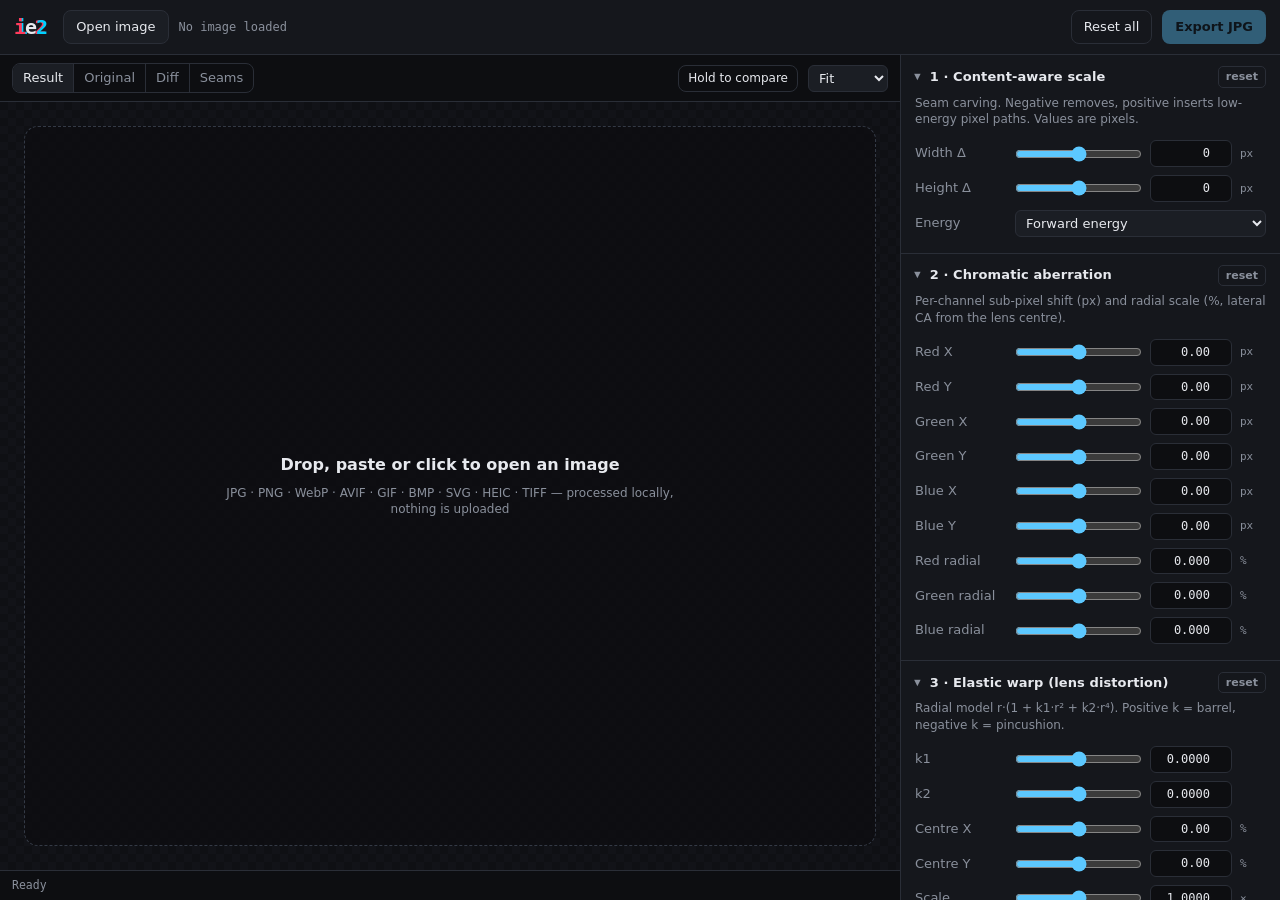
==== index.html @ ca40c3da "Add ie2 micro image editor: seam carving, chromatic aberration, lens distortion, colour-space roundt" ====
<!doctype html>
<html lang="en">
<head>
<meta charset="utf-8">
<meta name="viewport" content="width=device-width, initial-scale=1">
<title>ie2 · micro image editor</title>
<meta name="description" content="Seam carving, chromatic aberration, lens distortion and colour-space roundtripping with sub-pixel control. Runs entirely in your browser.">
<link rel="icon" href="data:image/svg+xml,%3Csvg xmlns='http://www.w3.org/2000/svg' viewBox='0 0 32 32'%3E%3Ccircle cx='13' cy='16' r='9' fill='%23ff3b5c' fill-opacity='.85'/%3E%3Ccircle cx='19' cy='16' r='9' fill='%2300d1ff' fill-opacity='.85'/%3E%3C/svg%3E">
<link rel="stylesheet" href="style.css">
</head>
<body>
<header class="top">
  <div class="brand"><span class="r">i</span><span class="g">e</span><span class="b">2</span></div>
  <label class="btn" for="file">Open image</label>
  <input id="file" type="file" accept="image/*,.heic,.heif,.tif,.tiff,.avif,.webp,.bmp,.ico,.svg,.jxl" hidden>
  <div id="meta" class="meta">No image loaded</div>
  <div class="spacer"></div>
  <button id="resetall" class="btn ghost" type="button">Reset all</button>
  <button id="export" class="btn primary" type="button" disabled>Export JPG</button>
</header>

<main>
  <section class="viewer">
    <div class="toolbar">
      <div id="views" class="seg">
        <button data-view="result" class="on" type="button">Result</button>
        <button data-view="original" type="button">Original</button>
        <button data-view="diff" type="button">Diff</button>
        <button data-view="seams" type="button">Seams</button>
      </div>
      <label id="ampwrap" class="amp" hidden>Amplify <input id="amp" type="range" min="1" max="128" step="1" value="16"><span id="ampv">×16</span></label>
      <div class="spacer"></div>
      <button id="hold" class="btn ghost small" type="button" title="Hold (or hold Space) to see the original">Hold to compare</button>
      <select id="zoom" title="Zoom">
        <option value="fit">Fit</option>
        <option value="0.5">50%</option>
        <option value="1">100%</option>
        <option value="2">200%</option>
        <option value="4">400%</option>
        <option value="8">800%</option>
        <option value="16">1600%</option>
      </select>
    </div>
    <div id="stage" class="stage fit">
      <canvas id="view" width="0" height="0"></canvas>
      <button id="drop" class="drop" type="button">
        <strong>Drop, paste or click to open an image</strong>
        <span>JPG · PNG · WebP · AVIF · GIF · BMP · SVG · HEIC · TIFF — processed locally, nothing is uploaded</span>
      </button>
    </div>
    <div class="statusbar">
      <div id="bar" class="bar" hidden><i></i></div>
      <span id="status">Ready</span>
      <span id="viewnote" class="viewnote"></span>
    </div>
  </section>

  <aside id="panel" class="panel"></aside>
</main>

<script src="app.js"></script>
</body>
</html>
---- style.css ----
:root {
  --bg: #0d0e11;
  --panel: #15171c;
  --panel2: #1b1e24;
  --line: #2a2e37;
  --text: #e7e9ee;
  --muted: #8a909c;
  --accent: #5cc8ff;
  --accent2: #ff4f78;
  --ok: #3ddc97;
  --err: #ff6b6b;
  --radius: 8px;
  --mono: ui-monospace, SFMono-Regular, Menlo, Consolas, monospace;
  color-scheme: dark;
}
* { box-sizing: border-box; }
html, body { height: 100%; margin: 0; }
body {
  background: var(--bg); color: var(--text);
  font: 13px/1.4 Inter, system-ui, -apple-system, "Segoe UI", Roboto, sans-serif;
  display: flex; flex-direction: column; overflow: hidden;
}
button, input, select { font: inherit; color: inherit; }

/* header */
.top {
  display: flex; align-items: center; gap: 10px;
  padding: 10px 14px; border-bottom: 1px solid var(--line); background: var(--panel);
  flex-wrap: wrap;
}
.brand { font: 800 20px/1 var(--mono); letter-spacing: -1px; margin-right: 6px; user-select: none; }
.brand .r { color: #ff3b5c; text-shadow: 1.5px 0 #00d1ff; }
.brand .g { color: #e7e9ee; }
.brand .b { color: #00d1ff; text-shadow: -1.5px 0 #ff3b5c; }
.meta { color: var(--muted); font-family: var(--mono); font-size: 12px; white-space: nowrap; overflow: hidden; text-overflow: ellipsis; min-width: 0; }
.spacer { flex: 1; }
.btn {
  display: inline-flex; align-items: center; gap: 6px; cursor: pointer;
  padding: 7px 12px; border-radius: var(--radius); border: 1px solid var(--line);
  background: var(--panel2); color: var(--text); white-space: nowrap; user-select: none;
}
.btn:hover { border-color: #3a404c; }
.btn.primary { background: var(--accent); color: #041018; border-color: transparent; font-weight: 600; }
.btn.primary:disabled { opacity: .4; cursor: not-allowed; }
.btn.ghost { background: transparent; }
.btn.small { padding: 4px 9px; font-size: 12px; }

/* layout */
main { flex: 1; min-height: 0; display: grid; grid-template-columns: minmax(0, 1fr) 380px; }
.viewer { display: flex; flex-direction: column; min-width: 0; min-height: 0; }
.toolbar { display: flex; align-items: center; gap: 10px; padding: 8px 12px; border-bottom: 1px solid var(--line); flex-wrap: wrap; }
.seg { display: inline-flex; border: 1px solid var(--line); border-radius: var(--radius); overflow: hidden; }
.seg button { background: transparent; border: 0; padding: 5px 10px; cursor: pointer; color: var(--muted); }
.seg button + button { border-left: 1px solid var(--line); }
.seg button.on { background: var(--panel2); color: var(--text); }
.amp { display: inline-flex; align-items: center; gap: 6px; color: var(--muted); font-size: 12px; }
.amp[hidden], [hidden] { display: none !important; }
.amp input { width: 110px; }
.amp span { font-family: var(--mono); color: var(--text); min-width: 34px; }
select {
  background: var(--panel2); border: 1px solid var(--line); border-radius: 6px; padding: 4px 6px;
}

.stage {
  position: relative; flex: 1; min-height: 0; overflow: auto; padding: 12px;
  background:
    linear-gradient(45deg, #121318 25%, transparent 25%) 0 0/16px 16px,
    linear-gradient(-45deg, #121318 25%, transparent 25%) 0 8px/16px 16px,
    linear-gradient(45deg, transparent 75%, #121318 75%) 8px -8px/16px 16px,
    linear-gradient(-45deg, transparent 75%, #121318 75%) -8px 0/16px 16px,
    #0f1014;
}
.stage.fit { display: grid; place-items: center; overflow: hidden; }
#view { display: block; box-shadow: 0 0 0 1px var(--line), 0 10px 40px rgba(0,0,0,.5); }
#view[width="0"] { display: none; }
#view.pixelated { image-rendering: pixelated; }
.drop {
  position: absolute; inset: 24px; display: flex; flex-direction: column; align-items: center; justify-content: center; gap: 8px;
  border: 1.5px dashed #343a46; border-radius: 14px; background: rgba(13,14,17,.7); cursor: pointer; text-align: center; padding: 20px;
  color: var(--text);
}
.drop strong { font-size: 16px; font-weight: 600; }
.drop span { color: var(--muted); font-size: 12px; max-width: 460px; }
.drop.hidden { display: none; }
body.dragging .drop { display: flex; border-color: var(--accent); background: rgba(92,200,255,.08); }

.statusbar {
  display: flex; align-items: center; gap: 10px; padding: 6px 12px; border-top: 1px solid var(--line);
  font-family: var(--mono); font-size: 11.5px; color: var(--muted); min-height: 30px;
}
#status.err { color: var(--err); }
.viewnote { color: #e0b44c; margin-left: auto; text-align: right; }
.bar { width: 140px; height: 4px; background: var(--line); border-radius: 2px; overflow: hidden; flex: none; }
.bar i { display: block; height: 100%; width: 0; background: linear-gradient(90deg, var(--accent2), var(--accent)); transition: width .1s; }

/* panel */
.panel { border-left: 1px solid var(--line); background: var(--panel); overflow-y: auto; min-height: 0; }
.sec { border-bottom: 1px solid var(--line); }
.sec summary {
  list-style: none; cursor: pointer; display: flex; align-items: center; justify-content: space-between;
  padding: 11px 14px; font-weight: 600; letter-spacing: .1px; user-select: none;
}
.sec summary::-webkit-details-marker { display: none; }
.sec summary::before { content: '▸'; color: var(--muted); margin-right: 8px; transition: transform .15s; display: inline-block; }
.sec[open] summary::before { transform: rotate(90deg); }
.sec summary span { flex: 1; }
.mini { background: none; border: 1px solid var(--line); border-radius: 5px; color: var(--muted); font-size: 11px; padding: 2px 7px; cursor: pointer; }
.mini:hover { color: var(--text); }
.note { margin: -4px 14px 8px; color: var(--muted); font-size: 12px; }
.body { padding: 0 14px 12px; }

.ctl { display: grid; grid-template-columns: 92px minmax(0,1fr) 82px 26px; align-items: center; gap: 8px; padding: 4px 0; }
.ctl label { color: var(--muted); white-space: nowrap; overflow: hidden; text-overflow: ellipsis; cursor: default; }
.ctl.range label { cursor: pointer; }
.ctl.changed label { color: var(--accent); }
.ctl .unit { color: var(--muted); font-size: 11px; font-family: var(--mono); }
.ctl input[type=number], .ctl input[type=text] {
  width: 100%; background: var(--bg); border: 1px solid var(--line); border-radius: 6px; padding: 4px 6px;
  font-family: var(--mono); font-size: 12px; text-align: right;
}
.ctl input[type=text] { text-align: left; }
.ctl input:focus, select:focus { outline: 1px solid var(--accent); border-color: var(--accent); }
.ctl.check { grid-template-columns: 1fr; }
.ctl.check label { color: var(--text); cursor: pointer; display: flex; align-items: center; gap: 6px; }
.ctl.check.changed label { color: var(--accent); }
.ctl.group { margin-top: 6px; padding-top: 8px; border-top: 1px dashed var(--line); }
.ctl.select { grid-template-columns: 92px 1fr; }
.ctl.text { grid-template-columns: 92px 1fr; }
.ctl.sub { padding-left: 14px; }
.ctl.sub.range { grid-template-columns: 78px minmax(0,1fr) 82px 26px; }
.ctl.sub.select { grid-template-columns: 78px 1fr; }
.ctl.off { opacity: .35; pointer-events: none; }

input[type=range] { width: 100%; accent-color: var(--accent); margin: 0; }
input[type=checkbox] { accent-color: var(--accent); }

@media (max-width: 900px) {
  body { overflow: auto; }
  main { grid-template-columns: 1fr; grid-template-rows: 60vh auto; }
  .panel { border-left: 0; border-top: 1px solid var(--line); overflow: visible; }
  .meta { order: 10; flex-basis: 100%; }
}
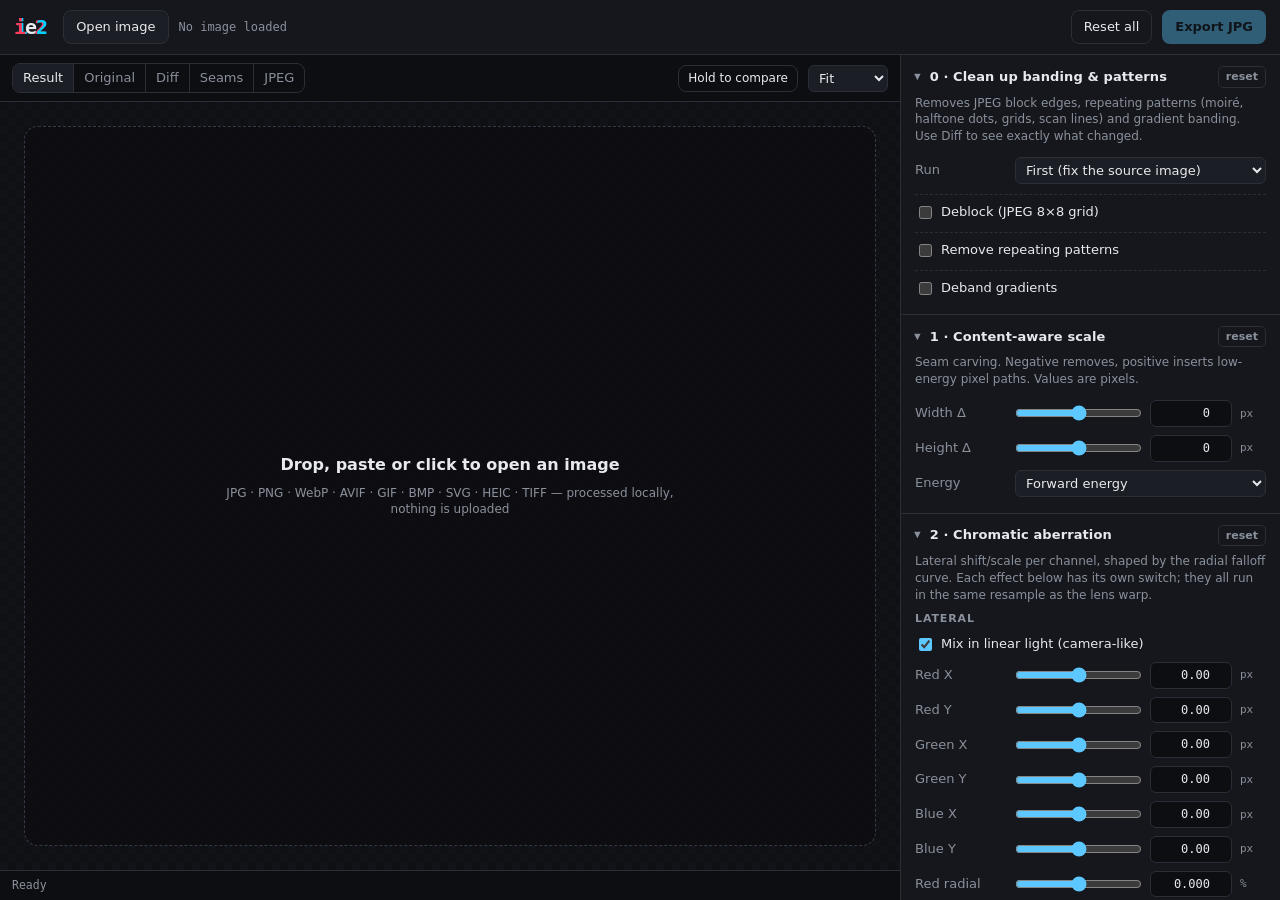
==== commit 370e1ecb: "Sensor grain stage (raw-domain shot/read noise + demosaic + chroma NR), built-in JPEG encoder with 4" ====
--- a/index.html
+++ b/index.html
@@ -27,6 +27,7 @@
         <button data-view="original" type="button">Original</button>
         <button data-view="diff" type="button">Diff</button>
         <button data-view="seams" type="button">Seams</button>
+        <button data-view="jpeg" type="button" title="Decoded export file — shows what survives compression">JPEG</button>
       </div>
       <label id="ampwrap" class="amp" hidden>Amplify <input id="amp" type="range" min="1" max="128" step="1" value="16"><span id="ampv">×16</span></label>
       <div class="spacer"></div>
@@ -42,7 +43,11 @@
       </select>
     </div>
     <div id="stage" class="stage fit">
-      <canvas id="view" width="0" height="0"></canvas>
+      <div id="wrap" class="wrap">
+        <canvas id="view" width="0" height="0"></canvas>
+        <canvas id="overlay" class="overlay" hidden></canvas>
+        <div id="brushring" class="brushring" hidden></div>
+      </div>
       <button id="drop" class="drop" type="button">
         <strong>Drop, paste or click to open an image</strong>
         <span>JPG · PNG · WebP · AVIF · GIF · BMP · SVG · HEIC · TIFF — processed locally, nothing is uploaded</span>
--- a/style.css
+++ b/style.css
@@ -71,6 +71,17 @@
     #0f1014;
 }
 .stage.fit { display: grid; place-items: center; overflow: hidden; }
+.wrap { position: relative; line-height: 0; }
+.wrap.painting { cursor: none; touch-action: none; }
+.overlay { position: absolute; left: 0; top: 0; pointer-events: none; }
+.brushring {
+  position: absolute; pointer-events: none; border-radius: 50%;
+  border: 1px solid #fff; box-shadow: 0 0 0 1px rgba(0,0,0,.7), inset 0 0 0 1px rgba(0,0,0,.4);
+}
+.brushring.erase { border-style: dashed; }
+.ctl.buttons { display: flex; flex-wrap: wrap; gap: 6px; }
+.btn.tool.on { background: #ff2bd6; color: #1a0016; border-color: transparent; font-weight: 600; }
+.mini.dice { font-size: 13px; padding: 0 5px; line-height: 18px; }
 #view { display: block; box-shadow: 0 0 0 1px var(--line), 0 10px 40px rgba(0,0,0,.5); }
 #view[width="0"] { display: none; }
 #view.pixelated { image-rendering: pixelated; }
@@ -140,3 +151,13 @@
   .panel { border-left: 0; border-top: 1px solid var(--line); overflow: visible; }
   .meta { order: 10; flex-basis: 100%; }
 }
+
+/* sub-section headings and collapsed sub-controls */
+.ctl.head {
+  display: block; margin-top: 10px; padding-top: 8px; border-top: 1px dashed var(--line);
+  font-size: 11px; letter-spacing: .08em; text-transform: uppercase; color: var(--muted); font-weight: 600;
+}
+.ctl.head:first-child { margin-top: 0; padding-top: 0; border-top: 0; }
+.ctl.hide { display: none; }
+
+.ctl select { width: 100%; min-width: 0; }
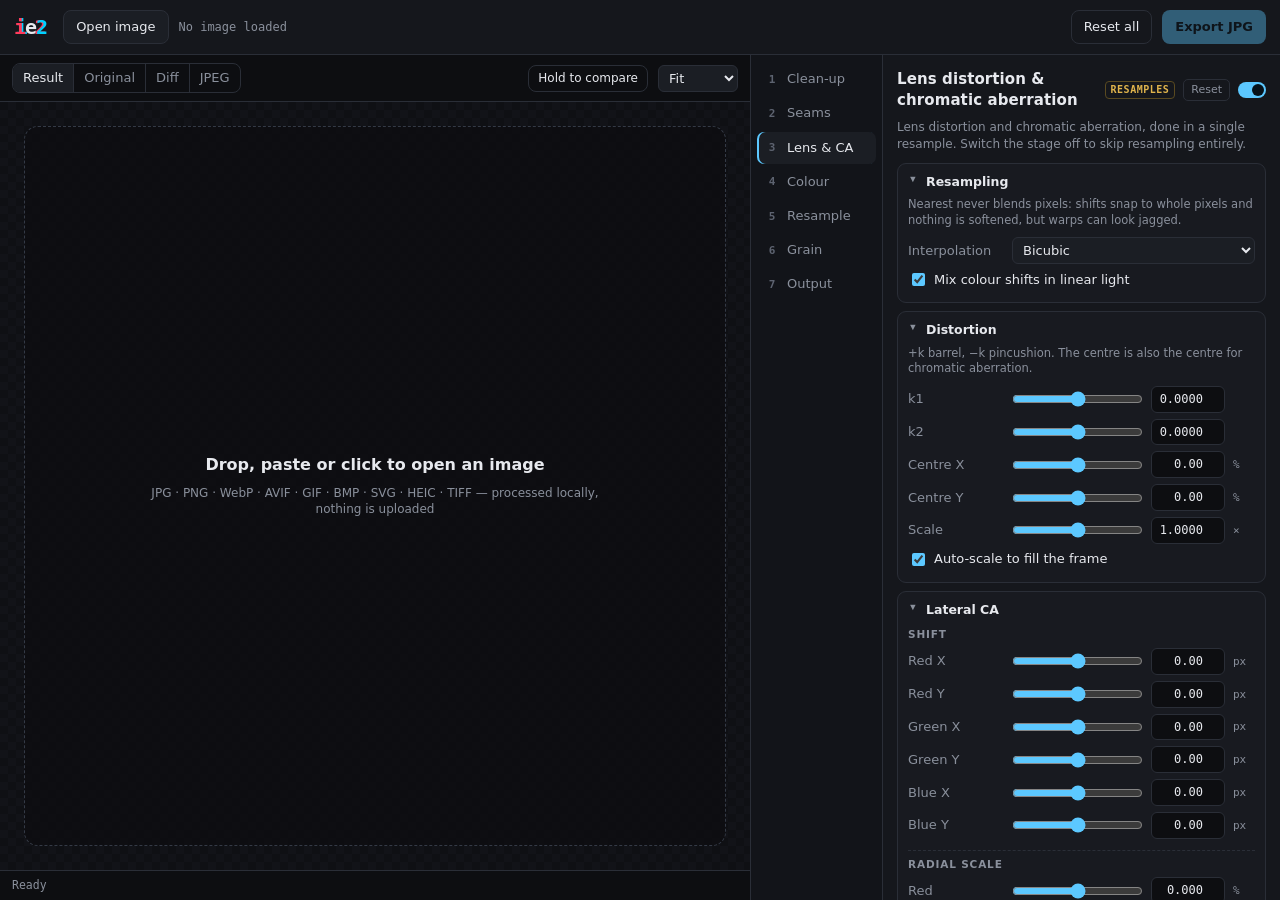
==== commit ab9f309b: "Restructure: stage rail + one stage at a time, collapsible cards, per-stage bypass; float pipeline w" ====
--- a/index.html
+++ b/index.html
@@ -60,7 +60,10 @@
     </div>
   </section>
 
-  <aside id="panel" class="panel"></aside>
+  <aside id="panel" class="panel">
+    <nav id="rail" class="rail" aria-label="Stages"></nav>
+    <div id="panes" class="panes"></div>
+  </aside>
 </main>
 
 <script src="app.js"></script>
--- a/style.css
+++ b/style.css
@@ -46,7 +46,7 @@
 .btn.small { padding: 4px 9px; font-size: 12px; }
 
 /* layout */
-main { flex: 1; min-height: 0; display: grid; grid-template-columns: minmax(0, 1fr) 380px; }
+main { flex: 1; min-height: 0; display: grid; grid-template-columns: minmax(0, 1fr) 530px; }
 .viewer { display: flex; flex-direction: column; min-width: 0; min-height: 0; }
 .toolbar { display: flex; align-items: center; gap: 10px; padding: 8px 12px; border-bottom: 1px solid var(--line); flex-wrap: wrap; }
 .seg { display: inline-flex; border: 1px solid var(--line); border-radius: var(--radius); overflow: hidden; }
@@ -79,7 +79,6 @@
   border: 1px solid #fff; box-shadow: 0 0 0 1px rgba(0,0,0,.7), inset 0 0 0 1px rgba(0,0,0,.4);
 }
 .brushring.erase { border-style: dashed; }
-.ctl.buttons { display: flex; flex-wrap: wrap; gap: 6px; }
 .btn.tool.on { background: #ff2bd6; color: #1a0016; border-color: transparent; font-weight: 600; }
 .mini.dice { font-size: 13px; padding: 0 5px; line-height: 18px; }
 #view { display: block; box-shadow: 0 0 0 1px var(--line), 0 10px 40px rgba(0,0,0,.5); }
@@ -104,23 +103,60 @@
 .bar { width: 140px; height: 4px; background: var(--line); border-radius: 2px; overflow: hidden; flex: none; }
 .bar i { display: block; height: 100%; width: 0; background: linear-gradient(90deg, var(--accent2), var(--accent)); transition: width .1s; }
 
-/* panel */
-.panel { border-left: 1px solid var(--line); background: var(--panel); overflow-y: auto; min-height: 0; }
-.sec { border-bottom: 1px solid var(--line); }
-.sec summary {
-  list-style: none; cursor: pointer; display: flex; align-items: center; justify-content: space-between;
-  padding: 11px 14px; font-weight: 600; letter-spacing: .1px; user-select: none;
+/* panel: stage rail + one stage's controls */
+.panel { border-left: 1px solid var(--line); background: var(--panel); min-height: 0; display: grid; grid-template-columns: 132px minmax(0, 1fr); }
+.rail { border-right: 1px solid var(--line); padding: 8px 6px; overflow-y: auto; display: flex; flex-direction: column; gap: 2px; background: #121419; }
+.rail-item {
+  display: grid; grid-template-columns: 18px minmax(0, 1fr) 8px; align-items: center; gap: 6px;
+  padding: 7px 6px; border-radius: 7px; cursor: pointer; color: var(--muted); user-select: none; outline: none;
 }
-.sec summary::-webkit-details-marker { display: none; }
-.sec summary::before { content: '▸'; color: var(--muted); margin-right: 8px; transition: transform .15s; display: inline-block; }
-.sec[open] summary::before { transform: rotate(90deg); }
-.sec summary span { flex: 1; }
+.rail-item:hover { background: var(--panel2); color: var(--text); }
+.rail-item:focus-visible { box-shadow: inset 0 0 0 1px var(--accent); }
+.rail-item.sel { background: var(--panel2); color: var(--text); box-shadow: inset 2px 0 0 var(--accent); }
+.rail-num { font: 600 11px/1 var(--mono); color: #5d6370; text-align: center; }
+.rail-name { white-space: nowrap; overflow: hidden; text-overflow: ellipsis; }
+.rail-dot { width: 7px; height: 7px; border-radius: 50%; background: transparent; }
+.rail-item.active .rail-dot { background: var(--accent); box-shadow: 0 0 6px rgba(92,200,255,.6); }
+.rail-item.bypassed .rail-name { text-decoration: line-through; opacity: .55; }
+.rail-item.bypassed .rail-dot { background: transparent; }
+
+.panes { overflow-y: auto; min-height: 0; }
+.pane { padding: 12px 14px 24px; }
+.pane-head { display: flex; align-items: center; gap: 8px; position: sticky; top: 0; background: var(--panel); padding: 2px 0 8px; z-index: 2; }
+.pane-head h2 { font-size: 15px; margin: 0; font-weight: 650; flex: 1; letter-spacing: .1px; }
+.tag { font: 600 10px/1 var(--mono); color: #e0b44c; border: 1px solid #5a4a20; border-radius: 4px; padding: 3px 5px; text-transform: uppercase; letter-spacing: .05em; }
+.pane-desc { margin: 0 0 10px; color: var(--muted); font-size: 12px; }
+.pane.bypassed .pane-body { opacity: .4; }
+.pane.bypassed .pane-desc::after { content: ' — stage is switched off (bypassed).'; color: #e0b44c; }
+
+.card { border: 1px solid var(--line); border-radius: 9px; margin-bottom: 8px; background: #181a20; }
+.card.bare { border: 0; background: none; }
+.card-h { display: flex; align-items: center; gap: 8px; padding: 9px 10px; cursor: pointer; user-select: none; }
+.card-h:hover .card-t { color: #fff; }
+.chev { color: var(--muted); width: 10px; transition: transform .15s; display: inline-block; font-size: 11px; }
+.card.open .chev { transform: rotate(90deg); }
+.card-t { flex: 1; font-weight: 600; font-size: 12.5px; }
+.card.off .card-t { color: var(--muted); font-weight: 500; }
+.card-b { display: none; padding: 0 10px 10px; }
+.card.open .card-b { display: block; }
+.card.bare .card-b { padding: 0; }
+.card.off .card-b { opacity: .45; }
+.hint { margin: -2px 0 6px; color: var(--muted); font-size: 11.5px; line-height: 1.35; }
+.cards-sep { margin: 14px 2px 6px; font-size: 10.5px; letter-spacing: .08em; text-transform: uppercase; color: #6c7280; font-weight: 600; }
+
+/* switch */
+.sw { position: relative; display: inline-block; width: 28px; height: 16px; flex: none; cursor: pointer; }
+.sw input { position: absolute; opacity: 0; width: 0; height: 0; }
+.sw span { position: absolute; inset: 0; border-radius: 10px; background: #343944; transition: background .15s; }
+.sw span::after { content: ''; position: absolute; left: 2px; top: 2px; width: 12px; height: 12px; border-radius: 50%; background: #c9ced8; transition: transform .15s; }
+.sw input:checked + span { background: var(--accent); }
+.sw input:checked + span::after { transform: translateX(12px); background: #06121a; }
+.sw input:focus-visible + span { box-shadow: 0 0 0 2px rgba(92,200,255,.5); }
+
 .mini { background: none; border: 1px solid var(--line); border-radius: 5px; color: var(--muted); font-size: 11px; padding: 2px 7px; cursor: pointer; }
 .mini:hover { color: var(--text); }
-.note { margin: -4px 14px 8px; color: var(--muted); font-size: 12px; }
-.body { padding: 0 14px 12px; }
 
-.ctl { display: grid; grid-template-columns: 92px minmax(0,1fr) 82px 26px; align-items: center; gap: 8px; padding: 4px 0; }
+.ctl { display: grid; grid-template-columns: 96px minmax(0,1fr) 74px 22px; align-items: center; gap: 8px; padding: 3px 0; }
 .ctl label { color: var(--muted); white-space: nowrap; overflow: hidden; text-overflow: ellipsis; cursor: default; }
 .ctl.range label { cursor: pointer; }
 .ctl.changed label { color: var(--accent); }
@@ -134,30 +170,28 @@
 .ctl.check { grid-template-columns: 1fr; }
 .ctl.check label { color: var(--text); cursor: pointer; display: flex; align-items: center; gap: 6px; }
 .ctl.check.changed label { color: var(--accent); }
-.ctl.group { margin-top: 6px; padding-top: 8px; border-top: 1px dashed var(--line); }
-.ctl.select { grid-template-columns: 92px 1fr; }
-.ctl.text { grid-template-columns: 92px 1fr; }
-.ctl.sub { padding-left: 14px; }
-.ctl.sub.range { grid-template-columns: 78px minmax(0,1fr) 82px 26px; }
-.ctl.sub.select { grid-template-columns: 78px 1fr; }
+.ctl.select, .ctl.text { grid-template-columns: 96px minmax(0, 1fr); }
+.ctl select { width: 100%; min-width: 0; }
 .ctl.off { opacity: .35; pointer-events: none; }
+.ctl.head { display: block; margin-top: 8px; padding-top: 6px; border-top: 1px dashed var(--line); font-size: 10.5px; letter-spacing: .08em; text-transform: uppercase; color: var(--muted); font-weight: 600; }
+.ctl.head:first-child { margin-top: 0; padding-top: 0; border-top: 0; }
+.ctl.buttons { display: flex; flex-wrap: wrap; gap: 6px; padding: 4px 0 6px; }
 
 input[type=range] { width: 100%; accent-color: var(--accent); margin: 0; }
 input[type=checkbox] { accent-color: var(--accent); }
 
+@media (max-width: 1100px) {
+  main { grid-template-columns: minmax(0, 1fr) 470px; }
+  .panel { grid-template-columns: 118px minmax(0, 1fr); }
+}
 @media (max-width: 900px) {
   body { overflow: auto; }
   main { grid-template-columns: 1fr; grid-template-rows: 60vh auto; }
-  .panel { border-left: 0; border-top: 1px solid var(--line); overflow: visible; }
+  .panel { border-left: 0; border-top: 1px solid var(--line); grid-template-columns: 1fr; }
+  .rail { flex-direction: row; overflow-x: auto; border-right: 0; border-bottom: 1px solid var(--line); }
+  .rail-item { flex: none; }
+  .panes { overflow: visible; }
   .meta { order: 10; flex-basis: 100%; }
 }
+}
 
-/* sub-section headings and collapsed sub-controls */
-.ctl.head {
-  display: block; margin-top: 10px; padding-top: 8px; border-top: 1px dashed var(--line);
-  font-size: 11px; letter-spacing: .08em; text-transform: uppercase; color: var(--muted); font-weight: 600;
-}
-.ctl.head:first-child { margin-top: 0; padding-top: 0; border-top: 0; }
-.ctl.hide { display: none; }
-
-.ctl select { width: 100%; min-width: 0; }
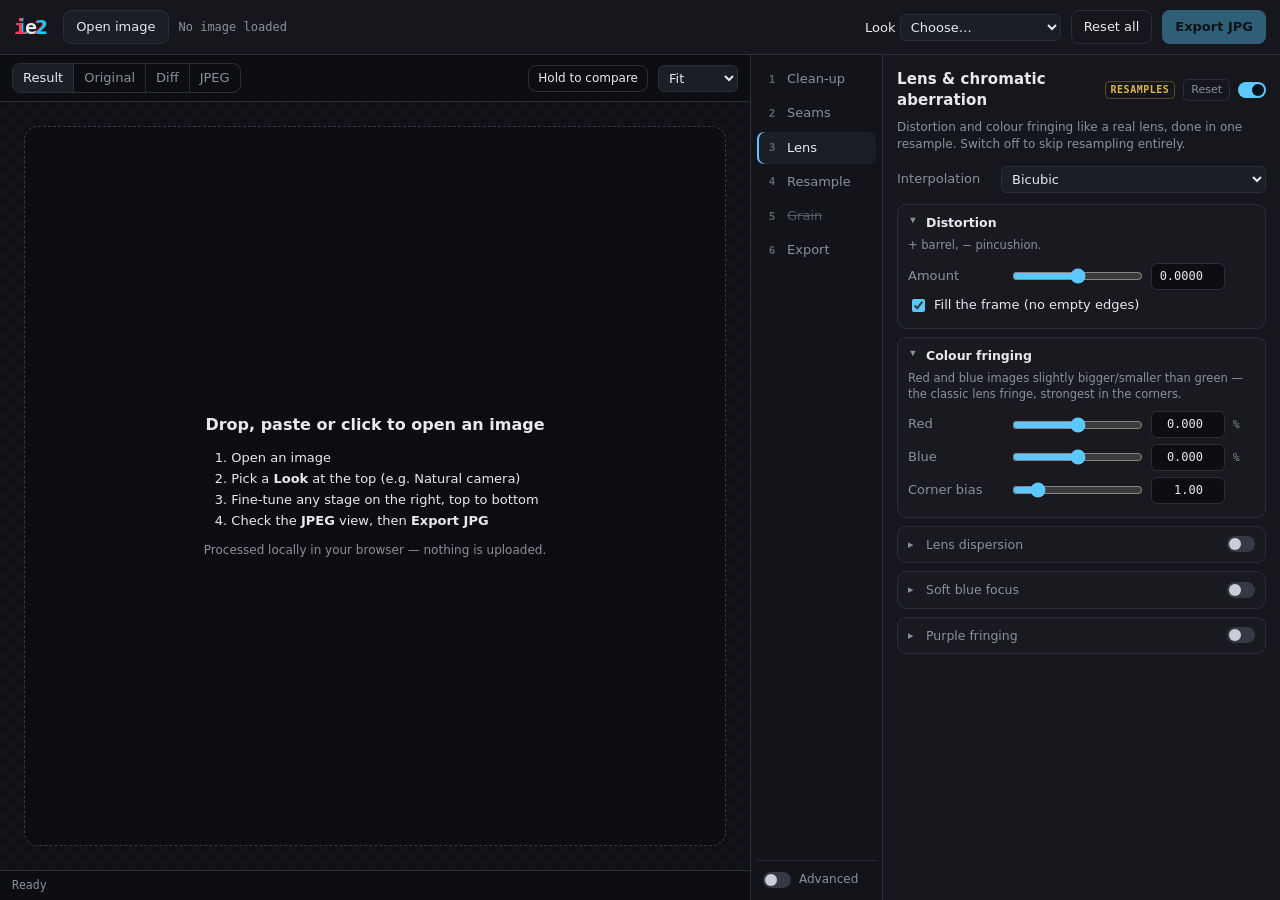
==== commit 431edd42: "Simplify: remove colour roundtrip, synthetic noise and grain mask; looks, basic/advanced controls; s" ====
--- a/index.html
+++ b/index.html
@@ -4,7 +4,7 @@
 <meta charset="utf-8">
 <meta name="viewport" content="width=device-width, initial-scale=1">
 <title>ie2 · micro image editor</title>
-<meta name="description" content="Seam carving, chromatic aberration, lens distortion and colour-space roundtripping with sub-pixel control. Runs entirely in your browser.">
+<meta name="description" content="Camera-like lens, chromatic aberration and sensor grain with sub-pixel control, baked into a clean JPEG. Runs entirely in your browser.">
 <link rel="icon" href="data:image/svg+xml,%3Csvg xmlns='http://www.w3.org/2000/svg' viewBox='0 0 32 32'%3E%3Ccircle cx='13' cy='16' r='9' fill='%23ff3b5c' fill-opacity='.85'/%3E%3Ccircle cx='19' cy='16' r='9' fill='%2300d1ff' fill-opacity='.85'/%3E%3C/svg%3E">
 <link rel="stylesheet" href="style.css">
 </head>
@@ -15,7 +15,10 @@
   <input id="file" type="file" accept="image/*,.heic,.heif,.tif,.tiff,.avif,.webp,.bmp,.ico,.svg,.jxl" hidden>
   <div id="meta" class="meta">No image loaded</div>
   <div class="spacer"></div>
-  <button id="resetall" class="btn ghost" type="button">Reset all</button>
+  <label class="look">Look
+    <select id="look" title="Start from a look, then fine-tune"><option value="">Choose…</option></select>
+  </label>
+  <button id="resetall" class="btn ghost" type="button" title="Back to the untouched image">Reset all</button>
   <button id="export" class="btn primary" type="button" disabled>Export JPG</button>
 </header>
 
@@ -45,12 +48,11 @@
     <div id="stage" class="stage fit">
       <div id="wrap" class="wrap">
         <canvas id="view" width="0" height="0"></canvas>
-        <canvas id="overlay" class="overlay" hidden></canvas>
-        <div id="brushring" class="brushring" hidden></div>
       </div>
       <button id="drop" class="drop" type="button">
         <strong>Drop, paste or click to open an image</strong>
-        <span>JPG · PNG · WebP · AVIF · GIF · BMP · SVG · HEIC · TIFF — processed locally, nothing is uploaded</span>
+        <ol class="steps"><li>Open an image</li><li>Pick a <b>Look</b> at the top (e.g. Natural camera)</li><li>Fine-tune any stage on the right, top to bottom</li><li>Check the <b>JPEG</b> view, then <b>Export JPG</b></li></ol>
+        <span>Processed locally in your browser — nothing is uploaded.</span>
       </button>
     </div>
     <div class="statusbar">
--- a/style.css
+++ b/style.css
@@ -72,14 +72,6 @@
 }
 .stage.fit { display: grid; place-items: center; overflow: hidden; }
 .wrap { position: relative; line-height: 0; }
-.wrap.painting { cursor: none; touch-action: none; }
-.overlay { position: absolute; left: 0; top: 0; pointer-events: none; }
-.brushring {
-  position: absolute; pointer-events: none; border-radius: 50%;
-  border: 1px solid #fff; box-shadow: 0 0 0 1px rgba(0,0,0,.7), inset 0 0 0 1px rgba(0,0,0,.4);
-}
-.brushring.erase { border-style: dashed; }
-.btn.tool.on { background: #ff2bd6; color: #1a0016; border-color: transparent; font-weight: 600; }
 .mini.dice { font-size: 13px; padding: 0 5px; line-height: 18px; }
 #view { display: block; box-shadow: 0 0 0 1px var(--line), 0 10px 40px rgba(0,0,0,.5); }
 #view[width="0"] { display: none; }
@@ -175,7 +167,6 @@
 .ctl.off { opacity: .35; pointer-events: none; }
 .ctl.head { display: block; margin-top: 8px; padding-top: 6px; border-top: 1px dashed var(--line); font-size: 10.5px; letter-spacing: .08em; text-transform: uppercase; color: var(--muted); font-weight: 600; }
 .ctl.head:first-child { margin-top: 0; padding-top: 0; border-top: 0; }
-.ctl.buttons { display: flex; flex-wrap: wrap; gap: 6px; padding: 4px 0 6px; }
 
 input[type=range] { width: 100%; accent-color: var(--accent); margin: 0; }
 input[type=checkbox] { accent-color: var(--accent); }
@@ -195,3 +186,20 @@
 }
 }
 
+
+/* look picker, steps, advanced toggle */
+.look { display: inline-flex; align-items: center; gap: 6px; color: var(--muted); font-size: 12px; }
+.look select { min-width: 150px; }
+.steps { margin: 4px 0 2px; padding-left: 20px; text-align: left; color: var(--text); font-size: 13px; line-height: 1.6; }
+.adv { display: none !important; }
+body.show-adv .adv { display: revert !important; }
+body.show-adv .ctl.adv { display: grid !important; }
+body.show-adv .ctl.check.adv, body.show-adv .ctl.head.adv { display: block !important; }
+body.show-adv .card.adv { display: block !important; }
+.rail-adv { margin-top: auto; display: flex; align-items: center; gap: 8px; padding: 10px 6px 4px; color: var(--muted); font-size: 12px; cursor: pointer; border-top: 1px solid var(--line); user-select: none; }
+.rail-adv input { position: absolute; opacity: 0; width: 0; height: 0; }
+.rail-adv span { position: relative; width: 28px; height: 16px; border-radius: 10px; background: #343944; flex: none; transition: background .15s; }
+.rail-adv span::after { content: ''; position: absolute; left: 2px; top: 2px; width: 12px; height: 12px; border-radius: 50%; background: #c9ced8; transition: transform .15s; }
+.rail-adv input:checked + span { background: var(--accent); }
+.rail-adv input:checked + span::after { transform: translateX(12px); background: #06121a; }
+@media (max-width: 900px) { .rail-adv { margin-top: 0; border-top: 0; border-left: 1px solid var(--line); flex: none; } .look select { min-width: 0; } }
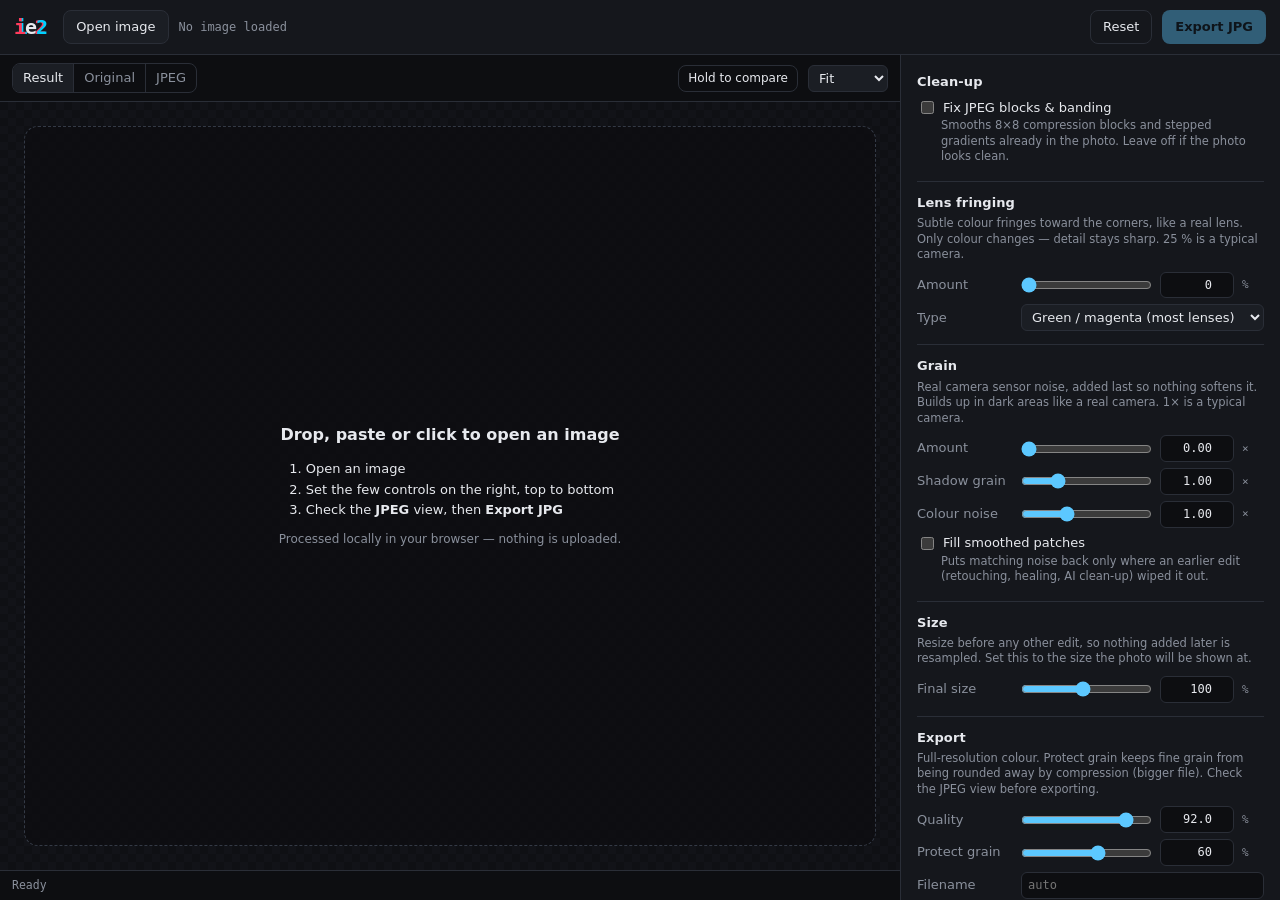
==== commit c2a3335c: "One-panel version: 11 controls (clean-up, lens fringing, grain, size, export); everything else fixed" ====
--- a/index.html
+++ b/index.html
@@ -15,10 +15,7 @@
   <input id="file" type="file" accept="image/*,.heic,.heif,.tif,.tiff,.avif,.webp,.bmp,.ico,.svg,.jxl" hidden>
   <div id="meta" class="meta">No image loaded</div>
   <div class="spacer"></div>
-  <label class="look">Look
-    <select id="look" title="Start from a look, then fine-tune"><option value="">Choose…</option></select>
-  </label>
-  <button id="resetall" class="btn ghost" type="button" title="Back to the untouched image">Reset all</button>
+  <button id="resetall" class="btn ghost" type="button" title="Back to the untouched image">Reset</button>
   <button id="export" class="btn primary" type="button" disabled>Export JPG</button>
 </header>
 
@@ -28,11 +25,8 @@
       <div id="views" class="seg">
         <button data-view="result" class="on" type="button">Result</button>
         <button data-view="original" type="button">Original</button>
-        <button data-view="diff" type="button">Diff</button>
-        <button data-view="seams" type="button">Seams</button>
         <button data-view="jpeg" type="button" title="Decoded export file — shows what survives compression">JPEG</button>
       </div>
-      <label id="ampwrap" class="amp" hidden>Amplify <input id="amp" type="range" min="1" max="128" step="1" value="16"><span id="ampv">×16</span></label>
       <div class="spacer"></div>
       <button id="hold" class="btn ghost small" type="button" title="Hold (or hold Space) to see the original">Hold to compare</button>
       <select id="zoom" title="Zoom">
@@ -51,7 +45,7 @@
       </div>
       <button id="drop" class="drop" type="button">
         <strong>Drop, paste or click to open an image</strong>
-        <ol class="steps"><li>Open an image</li><li>Pick a <b>Look</b> at the top (e.g. Natural camera)</li><li>Fine-tune any stage on the right, top to bottom</li><li>Check the <b>JPEG</b> view, then <b>Export JPG</b></li></ol>
+        <ol class="steps"><li>Open an image</li><li>Set the few controls on the right, top to bottom</li><li>Check the <b>JPEG</b> view, then <b>Export JPG</b></li></ol>
         <span>Processed locally in your browser — nothing is uploaded.</span>
       </button>
     </div>
@@ -62,10 +56,7 @@
     </div>
   </section>
 
-  <aside id="panel" class="panel">
-    <nav id="rail" class="rail" aria-label="Stages"></nav>
-    <div id="panes" class="panes"></div>
-  </aside>
+  <aside id="panel" class="panel simple"></aside>
 </main>
 
 <script src="app.js"></script>
--- a/style.css
+++ b/style.css
@@ -46,7 +46,7 @@
 .btn.small { padding: 4px 9px; font-size: 12px; }
 
 /* layout */
-main { flex: 1; min-height: 0; display: grid; grid-template-columns: minmax(0, 1fr) 530px; }
+main { flex: 1; min-height: 0; display: grid; grid-template-columns: minmax(0, 1fr) 380px; }
 .viewer { display: flex; flex-direction: column; min-width: 0; min-height: 0; }
 .toolbar { display: flex; align-items: center; gap: 10px; padding: 8px 12px; border-bottom: 1px solid var(--line); flex-wrap: wrap; }
 .seg { display: inline-flex; border: 1px solid var(--line); border-radius: var(--radius); overflow: hidden; }
@@ -203,3 +203,13 @@
 .rail-adv input:checked + span { background: var(--accent); }
 .rail-adv input:checked + span::after { transform: translateX(12px); background: #06121a; }
 @media (max-width: 900px) { .rail-adv { margin-top: 0; border-top: 0; border-left: 1px solid var(--line); flex: none; } .look select { min-width: 0; } }
+
+/* one-panel layout */
+.panel.simple { display: block; overflow-y: auto; padding: 6px 16px 24px; }
+.panel.simple .sec { padding: 12px 0 10px; border-bottom: 1px solid var(--line); }
+.panel.simple .sec:last-child { border-bottom: 0; }
+.panel.simple h3 { margin: 0 0 4px; font-size: 13px; font-weight: 650; letter-spacing: .1px; }
+.panel.simple .hint { margin: 0 0 6px; }
+.panel.simple .ctl + .hint { margin: -2px 0 6px 24px; }
+@media (max-width: 1100px) { main { grid-template-columns: minmax(0, 1fr) 360px; } }
+@media (max-width: 900px) { main { grid-template-columns: 1fr; } .panel.simple { overflow: visible; } }
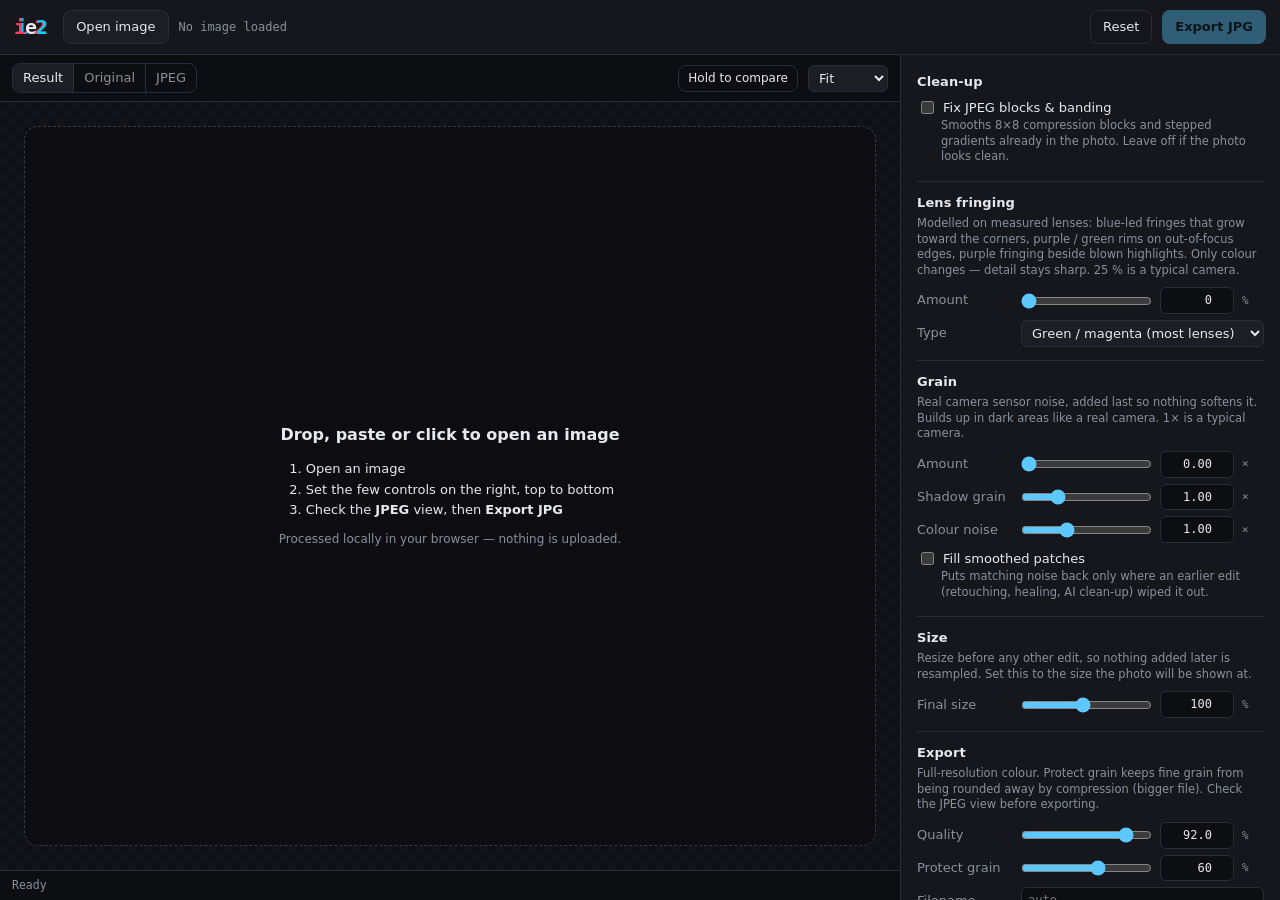
==== commit 9f9e81ff: "Cache-bust app, style and worker so updates show without a hard refresh Co-Authored-By: Claude Opus " ====
--- a/index.html
+++ b/index.html
@@ -6,7 +6,7 @@
 <title>ie2 · micro image editor</title>
 <meta name="description" content="Camera-like lens, chromatic aberration and sensor grain with sub-pixel control, baked into a clean JPEG. Runs entirely in your browser.">
 <link rel="icon" href="data:image/svg+xml,%3Csvg xmlns='http://www.w3.org/2000/svg' viewBox='0 0 32 32'%3E%3Ccircle cx='13' cy='16' r='9' fill='%23ff3b5c' fill-opacity='.85'/%3E%3Ccircle cx='19' cy='16' r='9' fill='%2300d1ff' fill-opacity='.85'/%3E%3C/svg%3E">
-<link rel="stylesheet" href="style.css">
+<link rel="stylesheet" href="style.css?v=35662d5">
 </head>
 <body>
 <header class="top">
@@ -59,6 +59,6 @@
   <aside id="panel" class="panel simple"></aside>
 </main>
 
-<script src="app.js"></script>
+<script src="app.js?v=35662d5"></script>
 </body>
 </html>
